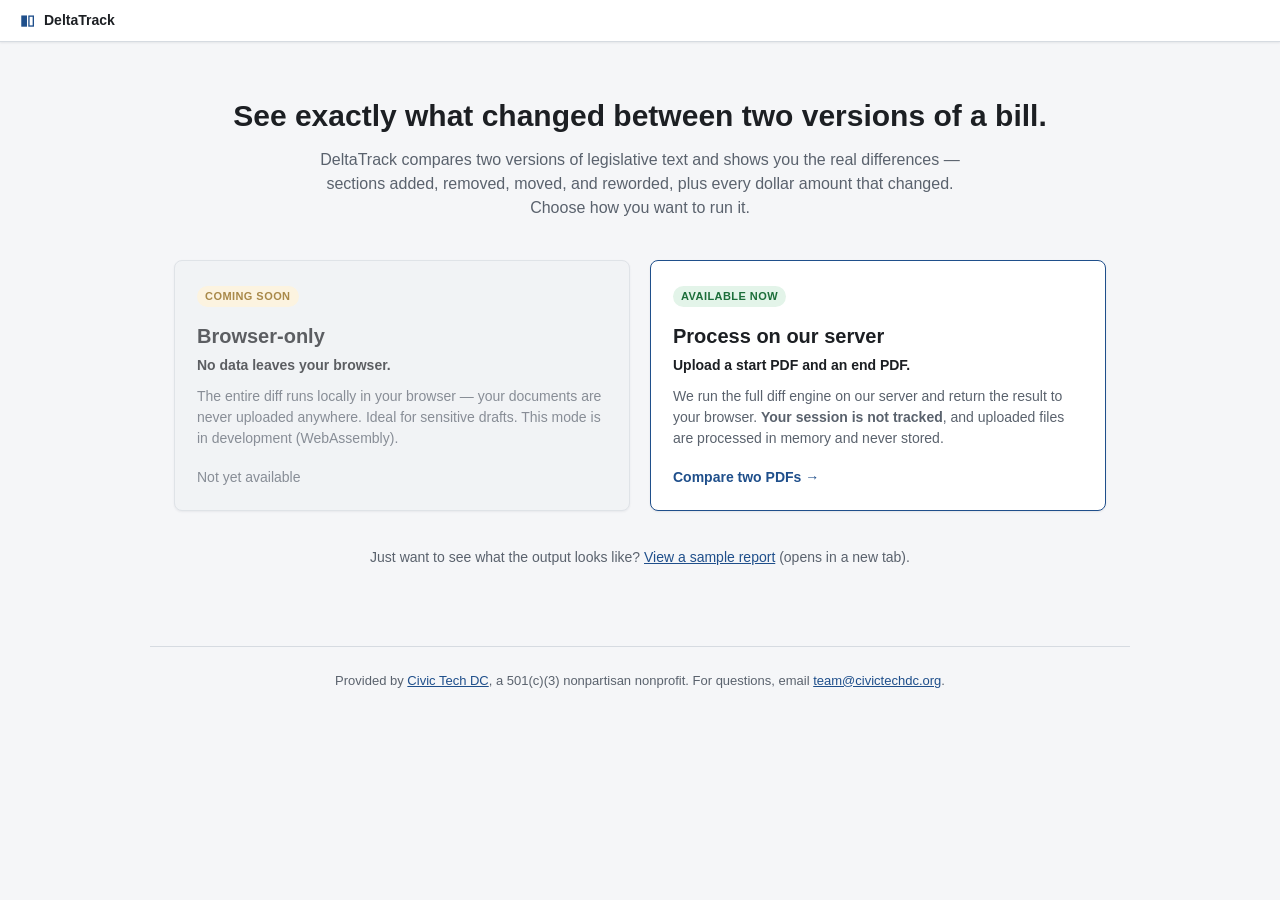
==== web/webapp/index.html @ 1a20defe "feat(styles): one .badge rule for every badge on both surfaces (#774) The report's .change-type and " ====
<!doctype html>
<html lang="en">
<head>
  <meta charset="utf-8" />
  <meta name="viewport" content="width=device-width, initial-scale=1" />
  <title>DeltaTrack — See exactly what changed between two bills</title>
  <link rel="stylesheet" href="css/styles.css" />
</head>
<body>
  <header class="app-bar" role="banner">
    <div class="app-bar__brand">
      <span class="app-bar__logo" aria-hidden="true">▮▯</span>
      <span class="app-bar__name">DeltaTrack</span>
    </div>
  </header>

  <main class="landing">
    <section class="landing__intro">
      <h1 class="landing__title">See exactly what changed between two versions of a bill.</h1>
      <p class="landing__lead">
        DeltaTrack compares two versions of legislative text and shows you the real differences —
        sections added, removed, moved, and reworded, plus every dollar amount that changed.
        Choose how you want to run it.
      </p>
    </section>

    <section class="paths" aria-label="Choose how to process">
      <!-- Left: future browser-only path, disabled for now -->
      <article class="path-card path-card--disabled" aria-disabled="true">
        <div class="badge path-card__badge path-card__badge--soon">Coming soon</div>
        <h2 class="path-card__title">Browser-only</h2>
        <p class="path-card__tagline">No data leaves your browser.</p>
        <p class="path-card__body">
          The entire diff runs locally in your browser — your documents are never uploaded
          anywhere. Ideal for sensitive drafts. This mode is in development (WebAssembly).
        </p>
        <span class="path-card__cta path-card__cta--disabled">Not yet available</span>
      </article>

      <!-- Right: active server path -->
      <a class="path-card path-card--active" href="compare.html">
        <div class="badge path-card__badge path-card__badge--ready">Available now</div>
        <h2 class="path-card__title">Process on our server</h2>
        <p class="path-card__tagline">Upload a start PDF and an end PDF.</p>
        <p class="path-card__body">
          We run the full diff engine on our server and return the result to your browser.
          <strong>Your session is not tracked</strong>, and uploaded files are processed in
          memory and never stored.
        </p>
        <span class="path-card__cta">Compare two PDFs →</span>
      </a>
    </section>

    <p class="landing__sample">
        Just want to see what the output looks like?
        <a href="sample/example.html" target="_blank" rel="noopener">View a sample report</a> (opens in a new tab).
    </p>
  </main>

  <footer class="site-footer" role="contentinfo">
    <p>
      Provided by
      <a href="https://www.civictechdc.org/" rel="noopener noreferrer">Civic Tech DC</a>,
      a 501(c)(3) nonpartisan nonprofit.
      For questions, email
      <a href="mailto:team@civictechdc.org">team@civictechdc.org</a>.
    </p>
  </footer>
</body>
</html>
---- web/webapp/css/styles.css ----
/* ----------------------------------------------------------------------
   DeltaTrack — production web app: the landing page and the upload flow.
   Government-tool aesthetic: high contrast, narrow palette, no animation.
   Every rule here is reachable from webapp/index.html or webapp/compare.html.

   The colours, fonts and shadow are DeltaTrack's design tokens, the ones the report
   uses, defined in src/deltatrack/styles/tokens.css. The :root block below is
   generated from that file by scripts/render_webapp_css.py and holds only the tokens
   this file's rules and the processing tab in js/compare.js use (#773). The block
   after it is the same script's copy of src/deltatrack/styles/components.css, the
   button and badge rules the report embeds too (#774). Edit the rules after both
   blocks by hand; change tokens.css or components.css and rerun the script.
   tests/test_webapp_css.py fails if either block disagrees with its source.

   The standalone report is not styled from this file. It carries its own embedded
   stylesheet, assembled by formatters/diff_html.py from src/deltatrack/styles/, so a saved report renders with
   no network at all (ADR 0011). The processing tab in js/compare.js carries its own
   inline CSS, so it paints with no request to wait on; its colours are copied from
   this page's tokens when Compare is clicked.

   History: #194 removed the browser-side renderer; #291 removed the rules it had
   styled, which nothing emitted after it went.
   ---------------------------------------------------------------------- */

/* BEGIN GENERATED tokens by scripts/render_webapp_css.py. Do not edit by hand. */
:root {
  --background: #f5f6f8;
  --foreground: #1c1f23;
  --card: #ffffff;
  --border: #d6dbe1;
  --border-strong: #848e9a;
  --primary: #1f4f8b;
  --primary-foreground: #ffffff;
  --primary-hover: #173d6f;
  --secondary: #e6edf6;
  --muted: #f0f2f5;
  --muted-foreground: #5a626d;
  --diff-add: #e3f4e9;
  --diff-add-foreground: #1c6e3a;
  --diff-remove: #fbe4e1;
  --diff-remove-foreground: #a3261c;
  --diff-modified: #fff3d6;
  --diff-modified-foreground: #8a5b00;
  --diff-moved: #e6edf6;
  --diff-moved-foreground: #1f4f8b;
  --radius: 6px;
  --font-sans: -apple-system, BlinkMacSystemFont, "Segoe UI", Roboto, Helvetica, Arial, sans-serif;
  --font-mono: ui-monospace, SFMono-Regular, Menlo, monospace;
  --shadow-soft: 0 1px 2px rgba(20, 30, 50, 0.08);
}
/* END GENERATED tokens */

/* BEGIN GENERATED components by scripts/render_webapp_css.py, copied from src/deltatrack/styles/components.css. Do not edit by hand. */
/* Buttons and badges: one class and one rule per control, for every DeltaTrack surface
   (#774). A report embeds this file; the upload pages get a copy generated into their
   stylesheet. Each rule sets its own type, so a control looks the same whatever the
   page around it sets. A page's own rules may place a control but not restyle it. */

/* Buttons. Hover and disabled states apply to every variant; a disabled button does
   not react to hover. */
.button { padding: 6px 12px; border: 1px solid var(--border); border-radius: var(--radius);
  background: var(--card); color: var(--foreground); cursor: pointer;
  font: inherit; font-family: var(--font-sans); font-size: 13px; line-height: 1.5; }
.button:not(:disabled):hover { background: var(--secondary); }
.button:disabled { opacity: 0.5; cursor: not-allowed; }
/* The one action a screen is for: Compare, Export, the downloads. */
.button--primary { background: var(--primary); border-color: var(--primary); color: var(--primary-foreground); }
.button--primary:not(:disabled):hover { background: var(--primary-hover); border-color: var(--primary-hover); }
/* Joined segments of one control, such as the report's Changes / Full bill toggle. The
   container draws the outer border; the active segment is neutral grey, distinct from
   a primary action. */
.button--segment { border: 0; border-radius: 0; }
.button--segment + .button--segment { border-left: 1px solid var(--border); }
.button--segment.is-active, .button--segment.is-active:hover { background: var(--muted-foreground); color: var(--card); }
/* Inline with running text, such as the report's Copy buttons. */
.button--small { padding: 2px 10px; font-size: 12px; }

/* Badges: a short uppercase label. A change's type is carried in data-type, under the
   canonical contract's own value, as everywhere else in the report (#703). */
.badge { display: inline-block; padding: 2px 8px; border-radius: 999px;
  font-family: var(--font-sans); font-size: 11px; font-weight: 600; line-height: 1.5;
  text-transform: uppercase; letter-spacing: 0.04em; }
.badge[data-type="added"] { background: var(--diff-add); color: var(--diff-add-foreground); }
.badge[data-type="removed"] { background: var(--diff-remove); color: var(--diff-remove-foreground); }
.badge[data-type="modified"] { background: var(--diff-modified); color: var(--diff-modified-foreground); }
.badge[data-type="moved"] { background: var(--diff-moved); color: var(--diff-moved-foreground); }
/* END GENERATED components */

* { box-sizing: border-box; }
html, body { height: 100%; margin: 0; }

body {
  font-family: var(--font-sans);
  font-size: 14px;
  line-height: 1.5;
  color: var(--foreground);
  background: var(--background);
}

button { font: inherit; cursor: pointer; }
code { font-family: var(--font-mono); font-size: 0.9em; }
a { color: var(--primary); }

/* ---------- App bar ---------- */
.app-bar {
  display: grid;
  grid-template-columns: minmax(220px, auto) 1fr auto;
  align-items: center;
  gap: 16px;
  padding: 10px 20px;
  background: var(--card);
  border-bottom: 1px solid var(--border);
  box-shadow: var(--shadow-soft);
}
.app-bar__brand { display: flex; align-items: center; gap: 10px; }
.app-bar__home { display: flex; align-items: center; gap: 10px; text-decoration: none; color: inherit; }
.app-bar__logo { color: var(--primary); font-weight: 700; letter-spacing: -1px; }
.app-bar__name { font-weight: 600; }

/* ---------- Landing ---------- */
.landing { max-width: 980px; margin: 0 auto; padding: 56px 24px 64px; }
.landing__intro { text-align: center; margin-bottom: 40px; }
.landing__title { font-size: 30px; line-height: 1.2; margin: 0 0 14px; }
.landing__lead { font-size: 16px; color: var(--muted-foreground); max-width: 680px; margin: 0 auto; }

.paths { display: grid; grid-template-columns: 1fr 1fr; gap: 20px; }
@media (max-width: 720px) { .paths { grid-template-columns: 1fr; } }

.path-card {
  position: relative;
  display: block;
  background: var(--card);
  border: 1px solid var(--border);
  border-radius: 8px;
  padding: 24px 22px 22px;
  box-shadow: var(--shadow-soft);
  text-decoration: none;
  color: inherit;
}
.path-card--active { border-color: var(--primary); }
.path-card--active:hover { box-shadow: 0 4px 16px rgba(31, 79, 139, 0.18); transform: translateY(-1px); }
.path-card--disabled { opacity: 0.7; background: var(--muted); cursor: not-allowed; }

.path-card__badge { margin-bottom: 14px; }
.path-card__badge--ready { background: var(--diff-add); color: var(--diff-add-foreground); }
.path-card__badge--soon { background: var(--diff-modified); color: var(--diff-modified-foreground); }
.path-card__title { font-size: 20px; margin: 0 0 4px; }
.path-card__tagline { font-weight: 600; color: var(--foreground); margin: 0 0 10px; }
.path-card__body { font-size: 14px; color: var(--muted-foreground); margin: 0 0 18px; }
.path-card__cta { font-weight: 600; color: var(--primary); }
.path-card__cta--disabled { color: var(--muted-foreground); font-weight: 500; }

.landing__sample { text-align: center; color: var(--muted-foreground); margin-top: 36px; }

/* ---------- Site footer ---------- */
.site-footer {
  max-width: 980px;
  margin: 0 auto;
  padding: 24px 24px 40px;
  border-top: 1px solid var(--border);
  text-align: center;
  font-size: 13px;
  color: var(--muted-foreground);
}
.site-footer p { margin: 0; line-height: 1.6; }
.site-footer a { color: var(--primary); }

/* ---------- Page shell (compare) ---------- */
.page { max-width: 1080px; margin: 0 auto; padding: 28px 24px 64px; }

/* ---------- Upload panel ---------- */
.upload-panel__title { font-size: 24px; margin: 0 0 10px; }
.upload-panel__lead { color: var(--muted-foreground); max-width: 720px; margin: 0 0 24px; }

.format-toggle {
  border: 0; margin: 0 0 16px; padding: 0;
  display: flex; align-items: center; gap: 14px;
}
.format-toggle__legend { float: left; font-size: 13px; font-weight: 600; color: var(--foreground); padding: 0; margin-right: 4px; }
.format-toggle__opt { font-size: 14px; color: var(--foreground); display: inline-flex; align-items: center; gap: 5px; cursor: pointer; }

.upload-grid { display: grid; grid-template-columns: 1fr auto 1fr; gap: 16px; align-items: stretch; }
@media (max-width: 640px) { .upload-grid { grid-template-columns: 1fr; } .upload-arrow { display: none; } }

.upload-slot {
  border: 1.5px dashed var(--border-strong);
  border-radius: 6px;
  padding: 32px 16px;
  text-align: center;
  background: var(--card);
  outline: none;
}
.upload-slot:hover, .upload-slot:focus-visible { border-color: var(--primary); background: var(--secondary); }
.upload-slot.is-dragover { border-color: var(--primary); background: var(--secondary); }
.upload-slot.has-file { border-style: solid; border-color: var(--diff-add-foreground); background: var(--diff-add); }
.upload-slot__label { font-size: 13px; font-weight: 600; color: var(--foreground); margin-bottom: 4px; }
.upload-slot__hint { font-size: 12px; color: var(--muted-foreground); }
.upload-slot__name { font-size: 12px; color: var(--diff-add-foreground); font-weight: 600; margin-top: 8px; word-break: break-all; }
.upload-arrow { align-self: center; font-size: 24px; color: var(--muted-foreground); }

.upload-error {
  margin-top: 16px; padding: 10px 14px;
  background: var(--diff-remove); color: var(--diff-remove-foreground);
  border: 1px solid #efc4be; border-radius: 4px; font-size: 13px;
}
.upload-success {
  margin-top: 16px; padding: 10px 14px;
  background: var(--diff-add); color: var(--diff-add-foreground);
  border: 1px solid #b8dfc4; border-radius: 4px; font-size: 13px;
}
.upload-actions { margin-top: 20px; display: flex; align-items: center; gap: 14px; }
.upload-note { font-size: 12px; color: var(--muted-foreground); }
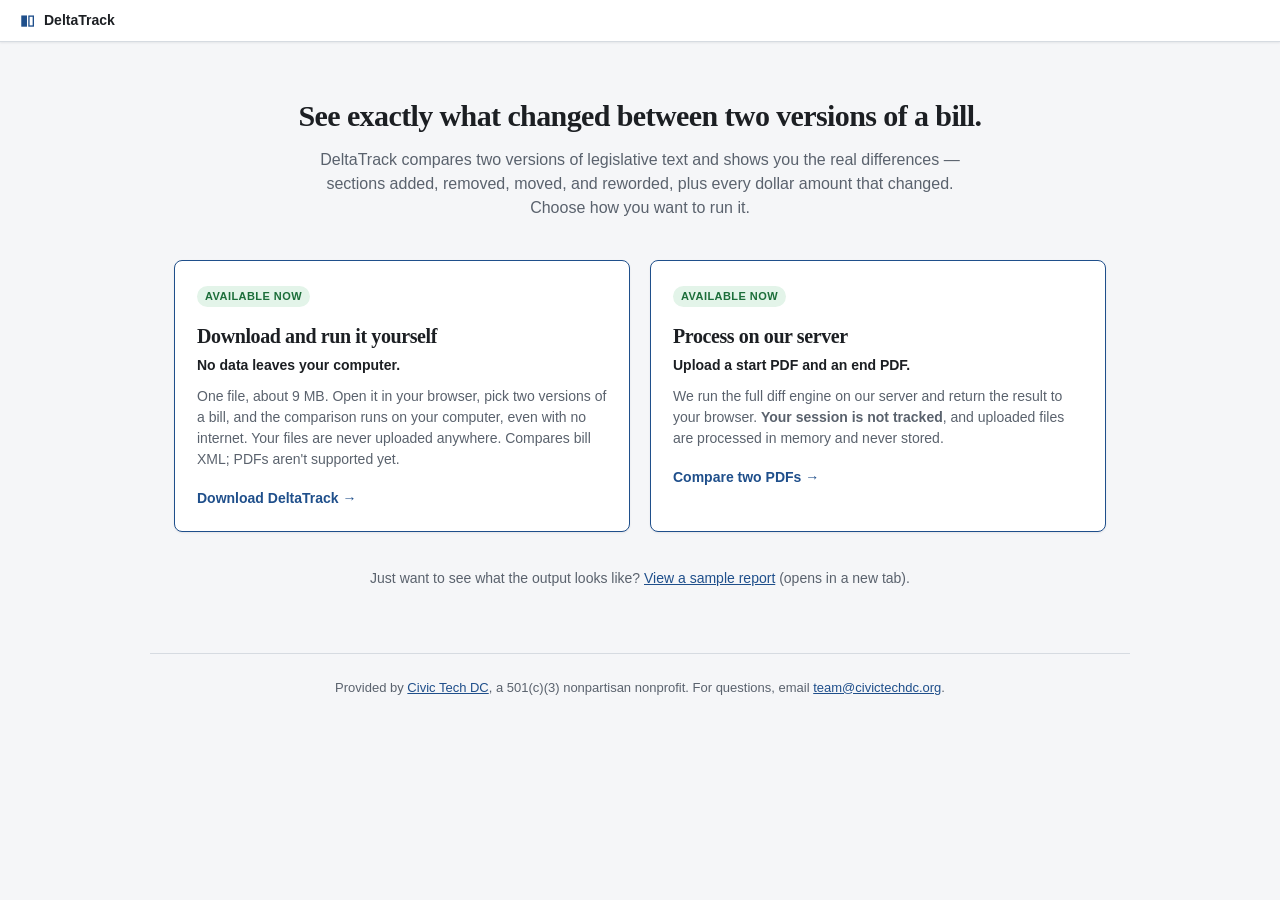
==== commit 56ab1915: "Merge c7a244ae2f4be380f4ec9f893f2e58313defaf17 into 6ce6f2c9359f2946557346c4c2c4e12615d2e88f" ====
--- a/web/webapp/index.html
+++ b/web/webapp/index.html
@@ -25,17 +25,20 @@
     </section>
 
     <section class="paths" aria-label="Choose how to process">
-      <!-- Left: future browser-only path, disabled for now -->
-      <article class="path-card path-card--disabled" aria-disabled="true">
-        <div class="badge path-card__badge path-card__badge--soon">Coming soon</div>
-        <h2 class="path-card__title">Browser-only</h2>
-        <p class="path-card__tagline">No data leaves your browser.</p>
+      <!-- Left: the offline page, built by scripts/build_offline_html.py and attached to
+           the offline-latest release by .github/workflows/publish-offline.yml -->
+      <a class="path-card path-card--active"
+         href="https://github.com/civictechdc/DeltaTrack/releases/download/offline-latest/deltatrack-offline.html">
+        <div class="badge path-card__badge path-card__badge--ready">Available now</div>
+        <h2 class="path-card__title">Download and run it yourself</h2>
+        <p class="path-card__tagline">No data leaves your computer.</p>
         <p class="path-card__body">
-          The entire diff runs locally in your browser — your documents are never uploaded
-          anywhere. Ideal for sensitive drafts. This mode is in development (WebAssembly).
+          One file, about 9 MB. Open it in your browser, pick two versions of a bill, and the
+          comparison runs on your computer, even with no internet. Your files are never
+          uploaded anywhere. Compares bill XML; PDFs aren't supported yet.
         </p>
-        <span class="path-card__cta path-card__cta--disabled">Not yet available</span>
-      </article>
+        <span class="path-card__cta">Download DeltaTrack →</span>
+      </a>
 
       <!-- Right: active server path -->
       <a class="path-card path-card--active" href="compare.html">
--- a/web/webapp/css/styles.css
+++ b/web/webapp/css/styles.css
@@ -6,11 +6,12 @@
    The colours, fonts and shadow are DeltaTrack's design tokens, the ones the report
    uses, defined in src/deltatrack/styles/tokens.css. The :root block below is
    generated from that file by scripts/render_webapp_css.py and holds only the tokens
-   this file's rules and the processing tab in js/compare.js use (#773). The block
-   after it is the same script's copy of src/deltatrack/styles/components.css, the
-   button and badge rules the report embeds too (#774). Edit the rules after both
-   blocks by hand; change tokens.css or components.css and rerun the script.
-   tests/test_webapp_css.py fails if either block disagrees with its source.
+   this file's rules and the processing tab in js/compare.js use (#773). The next two
+   blocks are the same script's copies of src/deltatrack/styles/base.css, the reset,
+   body and heading rules (#804), and components.css, the button and badge rules
+   (#774), both of which the report embeds too. Edit the rules after the blocks by
+   hand; change a file in src/deltatrack/styles/ and rerun the script.
+   tests/test_webapp_css.py fails if a block disagrees with its source.
 
    The standalone report is not styled from this file. It carries its own embedded
    stylesheet, assembled by formatters/diff_html.py from src/deltatrack/styles/, so a saved report renders with
@@ -33,22 +34,32 @@
   --primary-foreground: #ffffff;
   --primary-hover: #173d6f;
   --secondary: #e6edf6;
-  --muted: #f0f2f5;
   --muted-foreground: #5a626d;
   --diff-add: #e3f4e9;
   --diff-add-foreground: #1c6e3a;
+  --diff-add-border: #b8dfc4;
   --diff-remove: #fbe4e1;
   --diff-remove-foreground: #a3261c;
+  --diff-remove-border: #efc4be;
   --diff-modified: #fff3d6;
   --diff-modified-foreground: #8a5b00;
   --diff-moved: #e6edf6;
   --diff-moved-foreground: #1f4f8b;
   --radius: 6px;
   --font-sans: -apple-system, BlinkMacSystemFont, "Segoe UI", Roboto, Helvetica, Arial, sans-serif;
+  --font-serif: ui-serif, Georgia, 'Times New Roman', serif;
   --font-mono: ui-monospace, SFMono-Regular, Menlo, monospace;
   --shadow-soft: 0 1px 2px rgba(20, 30, 50, 0.08);
+  --shadow-card-hover: 0 4px 16px rgba(31, 79, 139, 0.18);
 }
 /* END GENERATED tokens */
+
+/* BEGIN GENERATED base by scripts/render_webapp_css.py, copied from src/deltatrack/styles/base.css. Do not edit by hand. */
+* { box-sizing: border-box; margin: 0; padding: 0; }
+body { font-family: var(--font-sans); color: var(--foreground); background: var(--background); line-height: 1.6;
+  -webkit-font-smoothing: antialiased; }
+h1, h2, h3, h4 { font-family: var(--font-serif); letter-spacing: -0.02em; }
+/* END GENERATED base */
 
 /* BEGIN GENERATED components by scripts/render_webapp_css.py, copied from src/deltatrack/styles/components.css. Do not edit by hand. */
 /* Buttons and badges: one class and one rule per control, for every DeltaTrack surface
@@ -86,16 +97,9 @@
 .badge[data-type="moved"] { background: var(--diff-moved); color: var(--diff-moved-foreground); }
 /* END GENERATED components */
 
-* { box-sizing: border-box; }
-html, body { height: 100%; margin: 0; }
-
-body {
-  font-family: var(--font-sans);
-  font-size: 14px;
-  line-height: 1.5;
-  color: var(--foreground);
-  background: var(--background);
-}
+html, body { height: 100%; }
+/* Denser than the report's running text: these pages are short forms, not a bill. */
+body { font-size: 14px; line-height: 1.5; }
 
 button { font: inherit; cursor: pointer; }
 code { font-family: var(--font-mono); font-size: 0.9em; }
@@ -138,17 +142,14 @@
   color: inherit;
 }
 .path-card--active { border-color: var(--primary); }
-.path-card--active:hover { box-shadow: 0 4px 16px rgba(31, 79, 139, 0.18); transform: translateY(-1px); }
-.path-card--disabled { opacity: 0.7; background: var(--muted); cursor: not-allowed; }
+.path-card--active:hover { box-shadow: var(--shadow-card-hover); transform: translateY(-1px); }
 
 .path-card__badge { margin-bottom: 14px; }
 .path-card__badge--ready { background: var(--diff-add); color: var(--diff-add-foreground); }
-.path-card__badge--soon { background: var(--diff-modified); color: var(--diff-modified-foreground); }
 .path-card__title { font-size: 20px; margin: 0 0 4px; }
 .path-card__tagline { font-weight: 600; color: var(--foreground); margin: 0 0 10px; }
 .path-card__body { font-size: 14px; color: var(--muted-foreground); margin: 0 0 18px; }
 .path-card__cta { font-weight: 600; color: var(--primary); }
-.path-card__cta--disabled { color: var(--muted-foreground); font-weight: 500; }
 
 .landing__sample { text-align: center; color: var(--muted-foreground); margin-top: 36px; }
 
@@ -201,12 +202,12 @@
 .upload-error {
   margin-top: 16px; padding: 10px 14px;
   background: var(--diff-remove); color: var(--diff-remove-foreground);
-  border: 1px solid #efc4be; border-radius: 4px; font-size: 13px;
+  border: 1px solid var(--diff-remove-border); border-radius: 4px; font-size: 13px;
 }
 .upload-success {
   margin-top: 16px; padding: 10px 14px;
   background: var(--diff-add); color: var(--diff-add-foreground);
-  border: 1px solid #b8dfc4; border-radius: 4px; font-size: 13px;
+  border: 1px solid var(--diff-add-border); border-radius: 4px; font-size: 13px;
 }
 .upload-actions { margin-top: 20px; display: flex; align-items: center; gap: 14px; }
 .upload-note { font-size: 12px; color: var(--muted-foreground); }
